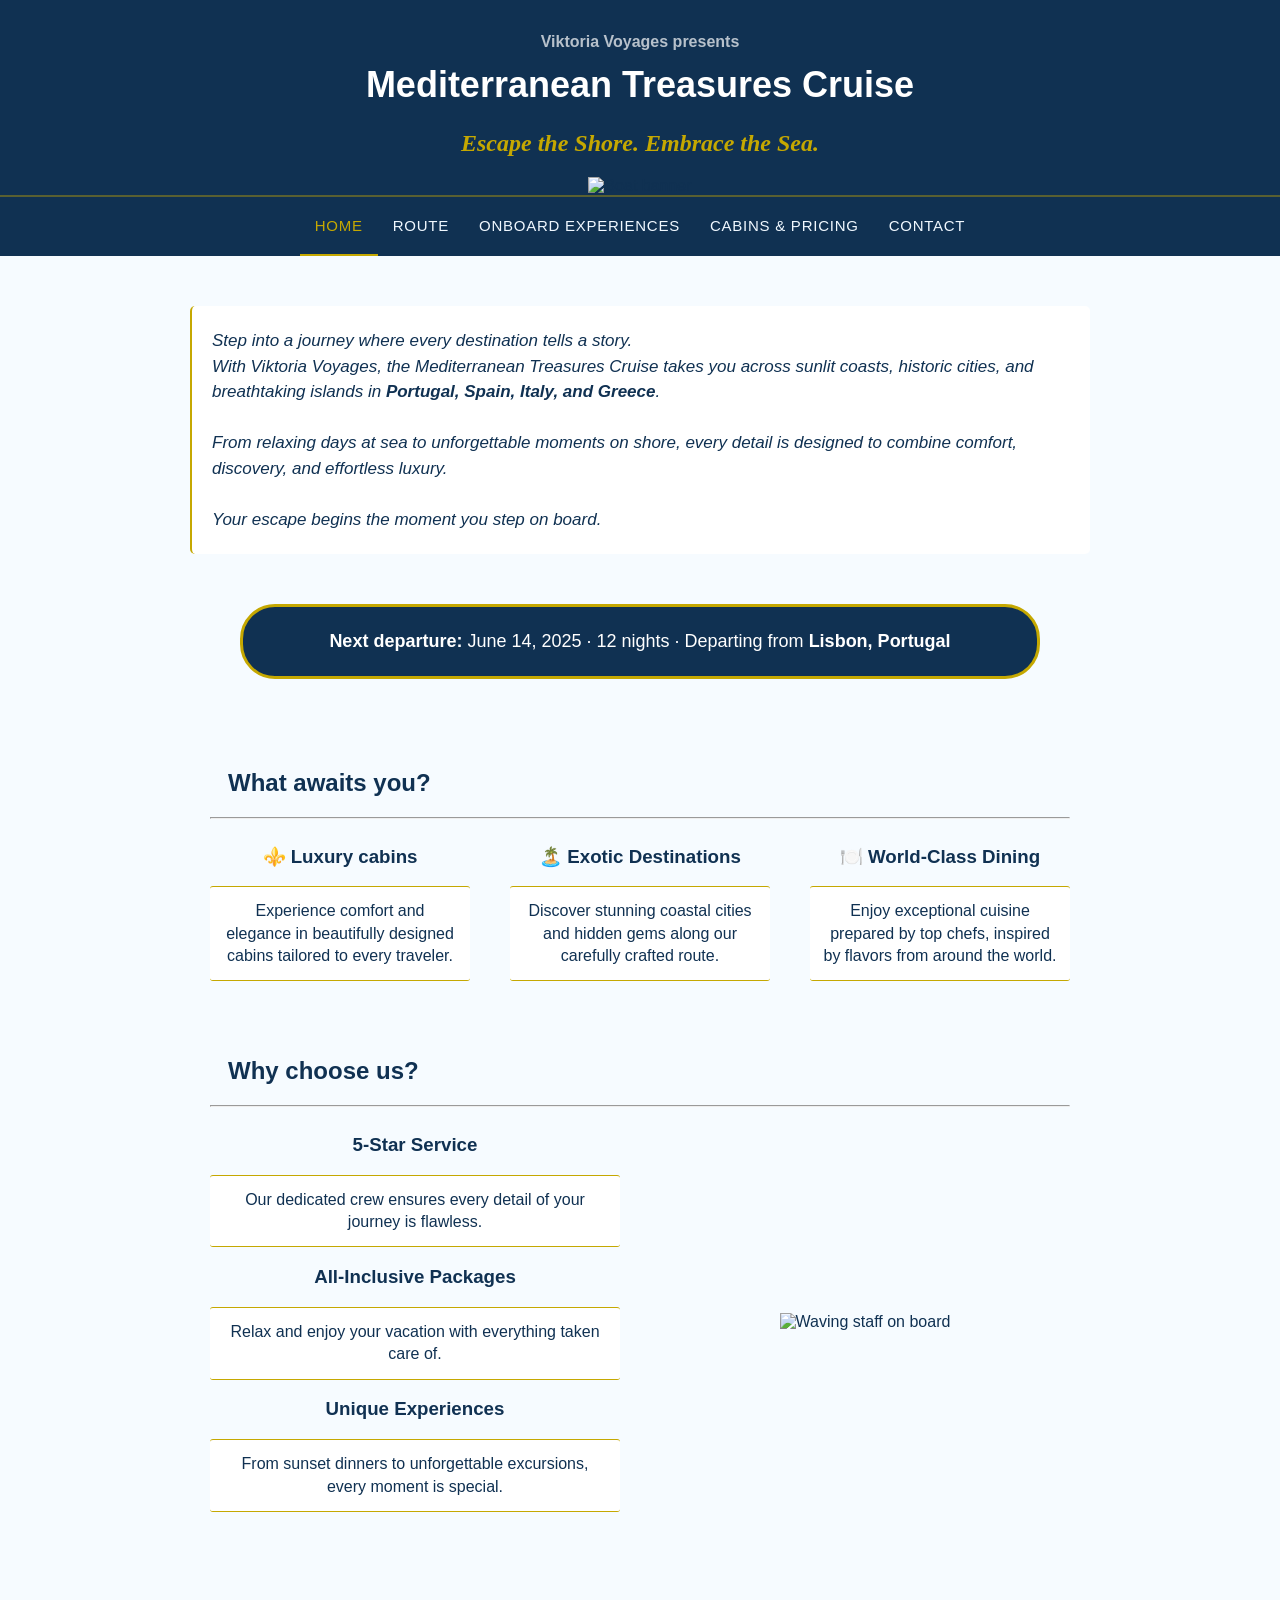
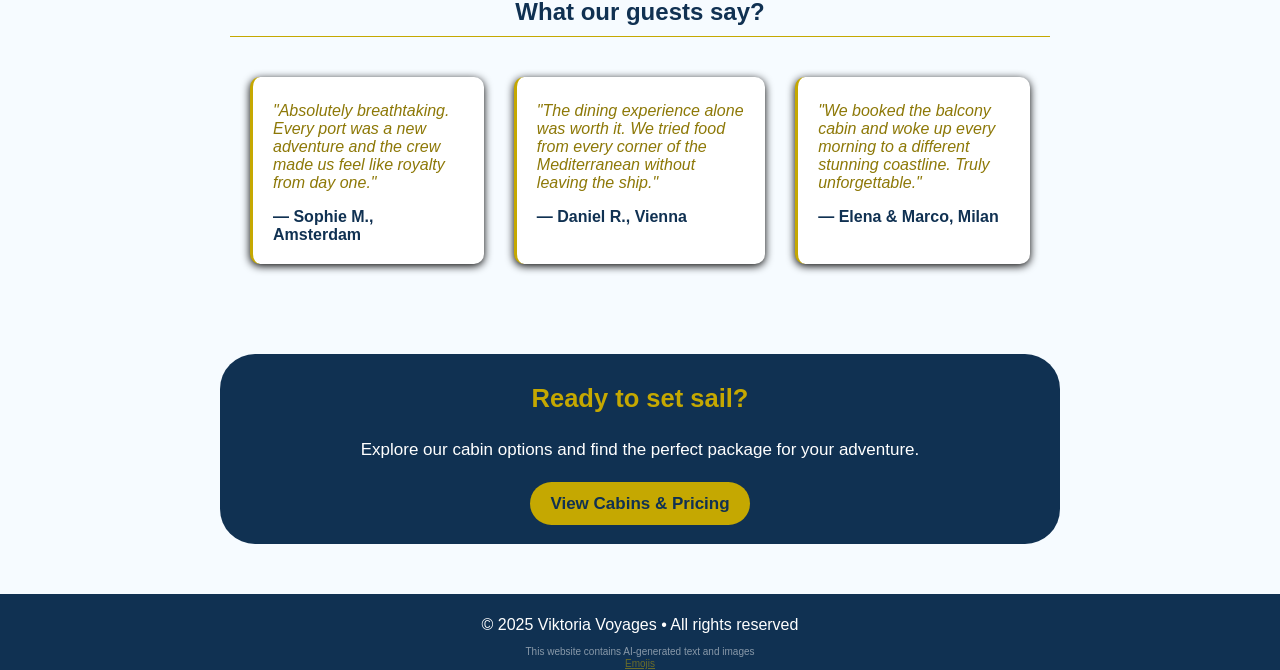
==== index.html @ 8601d2f0 "Add website files" ====
<!DOCTYPE html>  
<html lang="en-US">
    <head>
        <title>Homepage - Viktoria Voyages</title>
        <meta charset="UTF-8">
        <meta name="viewport" content="width=device-width, initial-scale=1.0">
        <link rel="stylesheet" href="theme.css">
    </head>
    <body>
        
        <header id="home-header">
            
            <h3>Viktoria Voyages presents</h3>
            <h1>Mediterranean Treasures Cruise</h1>
            <h2>Escape the Shore. Embrace the Sea.</h2>
            <img src="media/boat.jpg" alt="Boat banner">
        </header>
        

        <nav>
            <ul>
                <li><a href="index.html" class="active">Home</a></li>
                <li><a href="route.html">Route</a></li>
                <li><a href="experiences.html">Onboard Experiences</a></li>
                <li><a href="pricing.html">Cabins & Pricing</a></li>
                <li><a href="contact.html">Contact</a></li>
            </ul>
        </nav>

        <main>
            <!-- INTRO -->
            <div class="intro">
                <p>Step into a journey where every destination tells a story. <br>
                With Viktoria Voyages, the Mediterranean Treasures Cruise takes you across sunlit coasts, historic cities, and breathtaking islands in 
                <strong>Portugal, Spain, Italy, and Greece</strong>.
                <br><br>
                From relaxing days at sea to unforgettable moments on shore, every detail is designed to combine comfort, discovery, and effortless luxury.
                <br><br>
                Your escape begins the moment you step on board.</p>
            </div>

            <!-- DEPARTURE NOTICE -->
            <div class="departure">
                <p><strong>Next departure:</strong> June 14, 2025  ·  12 nights  ·  Departing from <strong>Lisbon, Portugal</strong></p>
            </div>
            
        
            <div class="section">
                <h2 class="section-title">What awaits you?</h2>
                <hr>
                <div class="section-grid">
                    <div class="section-card">
                        <h3><span aria-hidden="true">⚜️</span> Luxury cabins</h3>
                        <p>Experience comfort and elegance in beautifully designed cabins tailored to every traveler.</p>
                    </div>
                    <div class="section-card">
                        <h3><span aria-hidden="true">🏝️</span> Exotic Destinations</h3>
                        <p>Discover stunning coastal cities and hidden gems along our carefully crafted route.</p>
                    </div>
                    <div class="section-card">
                        <h3><span aria-hidden="true">🍽️</span> World-Class Dining</h3>
                        <p>Enjoy exceptional cuisine prepared by top chefs, inspired by flavors from around the world.</p> 
                    </div>
                </div>
            </div>

            <!-- INFO FLEXBOXES -->
            <div class="section">
                <h2 class="section-title">Why choose us?</h2>
                <hr>
                <div class="section-grid">
                    <div class="section-card">
                        <h3>5-Star Service</h3>
                        <p>Our dedicated crew ensures every detail of your journey is flawless.</p>
                    
                        <h3>All-Inclusive Packages</h3>
                    <p>Relax and enjoy your vacation with everything taken care of.</p>
                    
                         <h3>Unique Experiences</h3>
                    <p>From sunset dinners to unforgettable excursions, every moment is special.</p>
                    </div>
                    <div class="section-card">
                        <img src="media/onboard.jpg" alt="Waving staff on board">
                    </div>
                </div>
            </div>
            

            <!-- TESTIMONIALS -->
            <div class="testimonials">
                <h2>What our guests say?</h2>
                <div class="testimonial-grid">
                    <div class="testimonial-card">
                        <p>"Absolutely breathtaking. Every port was a new adventure and the crew made us feel like royalty from day one."</p>
                        <span class="author">— Sophie M., Amsterdam</span>
                    </div>
                    <div class="testimonial-card">
                        <p>"The dining experience alone was worth it. We tried food from every corner of the Mediterranean without leaving the ship."</p>
                        <span class="author">— Daniel R., Vienna</span>
                    </div>
                    <div class="testimonial-card">
                        <p>"We booked the balcony cabin and woke up every morning to a different stunning coastline. Truly unforgettable."</p>
                        <span class="author">— Elena & Marco, Milan</span>
                    </div>
                </div>
            </div>

            <!-- CALL TO ACTION BANNER -->
            
            <div class="cta">
                <h2>Ready to set sail?</h2>
                <p>Explore our cabin options and find the perfect package for your adventure.</p>
                <a href="pricing.html">View Cabins & Pricing</a>
            </div>
            
        </main>

        <footer>
            <p>&copy; 2025 Viktoria Voyages • All rights reserved</p>
            <div class="sources">
                <p>This website contains AI-generated text and images</p>
                <a href="https://emojidb.org/">Emojis</a>
            </div>
           
        </footer>

    </body>
</html>
---- theme.css ----
body {
    background-color: rgb(246, 251, 255);
    font-family: Arial, sans-serif;
    color: #103152;
    margin: 0;
    padding: 0;
}

/* HOME PAGE HEADER*/
#home-header {
    text-align: center;
    background-color: #103152;
    padding: 20px;
    padding-bottom: 0;
}
#home-header img{
    width: 100%;
}

#home-header h1 {
    color: white;
    font-size: 36px;
    margin-top: 13px;
}

#home-header h3 {
    color: rgba(255, 255, 255, 0.7);
    font-size: 16px;
    margin-top: 13px;
    margin-bottom: 0;
}

#home-header h2 {
    color: #C5A801;
    font-style: italic;
    font-family: Georgia, 'Times New Roman', Times, serif;
}

/* ALL OTHER PAGES HEADER */
.other-header {
    height: 150px;
    background-image: 
        linear-gradient(rgba(0, 50, 100, 0.5), rgba(0, 50, 100, 0.5)),
        url("media/header banner.jpg");
    background-size: cover;
    background-position: center;
    background-repeat: no-repeat;
    color: white;
    text-align: center;
    padding-top: 50px;
}

.other-header h1 {
    font-size: 35px;
    color: white;
    margin-bottom: 6px;
}

.other-header h2 {
    font-size: 20px;
    color: #C5A801;
    font-weight: normal;
    font-style: italic;
    font-family: Georgia, 'Times New Roman', Times, serif;
}

nav {
    background-color: #103152;
    border-top: 2px solid rgba(197, 168, 1, 0.4);
    position: sticky;
    top: 0;
}

nav ul {
    list-style: none;
    display: flex;  
    margin: 0;
    padding: 0 20px;
    justify-content: center;
}

nav ul li a{
    display: block;  /* makes the whole padding area clickable, not just the text */
    color: aliceblue;
    text-decoration: none; /* no underline */
    padding: 20px 15px;  
    font-size: 15px;
    text-transform: uppercase;
    letter-spacing: 0.05em;
}

nav ul li a:hover{
    color: #C5A801;
}

nav ul li a.active {
    color: #C5A801;
    border-bottom: 2px solid #C5A801;
}

main {
    max-width: 900px;
    margin: 0 auto;
    padding: 20px;
}
main img {
    width: 100%;
}
footer {
    background-color: #103152;
    color: white;
    text-align: center;
    padding: 5px;
    line-height: 20px;
}
footer a{
    color: #C5A801;
}
.sources {
    opacity: 0.5;
    font-size: 10px;
    line-height:2px;
}

/* HOME */

.intro {
    padding: 5px 20px;
    margin: 30px 0;
    border-left: 2px solid #C5A801;
    font-size: 17px;
    line-height: 1.5;
    background-color: white;
    border-radius: 5px;
    font-style: italic;
    font-family: 'Trebuchet MS', sans-serif;
}

.departure {
    padding: 6px 20px;
    margin: 50px;
    font-size: 18px;
    background-color: #103152;
    color: white;
    border: 3px solid #C5A801;
    border-radius: 35px;
    text-align: center;
}
.section {
    padding: 20px;
}
.section h2 {
    padding-left: 18px;
}
.section-grid{
    display: flex;
    gap: 40px;
    align-items: center;
}
@media screen and (max-width: 700px) {
    .section-grid {
    flex-direction: column;
    } 
}
.section-card {
    text-align: center;
    flex: 1;

}
.section-card p {
    border-top: 1.5px solid #C5A801;
    border-bottom: 1.5px solid #C5A801;
    border-radius: 3px;;
    padding: 13px;;
    background-color: white;
    line-height: 1.4;
}
.testimonials h2 {
    text-align: center;
    margin: 10px;
    padding: 10px;
    border-bottom: 1px solid #C5A801;
}
.testimonials {
    padding: 30px;
}
.testimonial-grid {
    display: flex;
    gap: 30px;
    padding: 30px;
}
@media screen and (max-width: 700px) {
    .testimonial-grid {
    flex-direction: column;
    } 
}
.testimonial-card {
    background-color: white;
    padding: 20px;
    border-left: 3px solid #C5A801;
    border-radius: 10px;
    box-shadow: 0 2px 8px black;
}
.testimonial-card p {
    font-style: italic;
    margin-top: 5px;
    color: #8d7807;
}
.author {
    font-weight: bold;
}
.cta {
    background-color: #103152;
    color: white;
    text-align: center;
    padding: 30px;
    font-size: 17px;
    border-radius: 35px;
    margin: 30px;
}
.cta h2 {
    margin: 0;
    padding-bottom: 10px;
    color: #C5A801
 }
 .cta p {
    padding-bottom: 17px;
 }
.cta a {
    background-color: #C5A801;
    color: #103152;
    font-weight: bold;
    border-radius: 90px;
    padding:12px 20px;
    text-decoration: none;
 }
 .cta a:hover {
    background-color: white;
    padding: 11.5px 19px;
 }
 
/* ROUTE */

.general img{
    height: 400px;
    width: 100%;
    object-fit: contain;
    margin: 20px auto;
}
.general{
    text-align: center;
    font-size: 18px;
}
 .info {
    display: flex;
    justify-content: space-around;
    padding: 25px;
    gap: 15px;
 }
 .item {
    text-align: center;
    flex: 1;
    background-color: white;
    padding: 20px;
    border-radius: 20px;
    box-shadow: 0 2px 5px rgba(0,0,0,0.2);
 }
@media screen and (max-width: 700px) {
.info {
flex-direction: column;
} 
}
 .item p {
    margin-top: 0;
    font-size: 17px;
    background-color: #fcfaee;
    border-radius: 40px;
 }
 .item strong {
    color: #C5A801;
    font-size: 18px;
 }

 .stop-card {
    margin-bottom: 40px;
    padding-bottom: 35px;
    border-bottom: 1px solid #7096bd;
}

.stop-number {
    background-color: #103152;
    color: white;
    font-size: 24px;
    font-weight: bold;
    width: 45px;
    height: 45px;
    border-radius: 50%;
    display: flex;   /* for alignment in order to use the next two and put num in middle*/
    align-items: center;
    justify-content: center;
}
.stop-card img {
    width: 100%;
    height: 270px;
    object-fit: cover;
    border-radius: 8px;
}
.stops h2 {
    text-align: center;
    padding-bottom: 15px;
    border-bottom: 1px solid #7096bd;
}


/* EXPERIENCES  */
 .experience-section {
    margin: 40px 0;
}
.row {
    display: flex;
    gap: 20px;
}
.column {
    flex-basis: 33.33%;
    background-color: white;
    box-shadow: 0 2px 5px rgba(0,0,0,0.2);
    border-radius: 8px;
    padding: 15px;
}
.column img {
    height: 200px;
    width: 100%;
    object-fit: cover;
    border-radius: 5px;
}
.column h3 {
    text-align: center;
}
.experience-section h2 {
    text-align: center;
    background-color: white;
    padding: 20px;
    border: 1px solid #C5A801;
    border-radius: 10px;
    margin: 23px 0;
}
@media screen and (max-width: 700px) {
    .row {
        flex-direction: column;
    }
}

/* PRICING */
.cabin-row {
    display: flex;
    align-items: center;
    margin: 40px;
    padding-bottom: 40px;
    border-bottom: 1px solid #d0dce8;
    gap: 50px;
}
.cabin-column {
    flex-basis: 50%;
}
.cabin-column h2 {
font-size: 22px;
color: #0A2540;
margin-bottom: 8px;
}

.cabin-column .price {
    font-size: 28px;
    font-weight: bold;
    color: #C5A801;         
    margin-bottom: 14px;
}

.cabin-column .price span {
    font-size: 15px;
    color: #888;
    font-weight: normal;
}
.cabin-column .check-list p{
    margin: 8px;
    font-size: 14px;
    color: #888;
    border-bottom: 1px solid #dadada;
    padding-bottom: 6px;
}
.cabin-column span {
    color: #C5A801;
}
.cabin-column > img {
width: 100%;
height: 250px;
border: 2px solid #7aafd4;
border-radius: 10px;
object-fit: cover;
}
@media screen and (max-width: 700px) {
    .cabin-row {
        flex-direction: column;
    }
}
.offer {
    box-shadow: 5px 5px 5px rgba(0,0,0,0.2);
    border-radius: 5px;
    padding: 20px;
    text-align: center;
    border:1px dashed #C5A801;
    margin: 50px;
}
.offer h2{
    color: #C5A801;
}
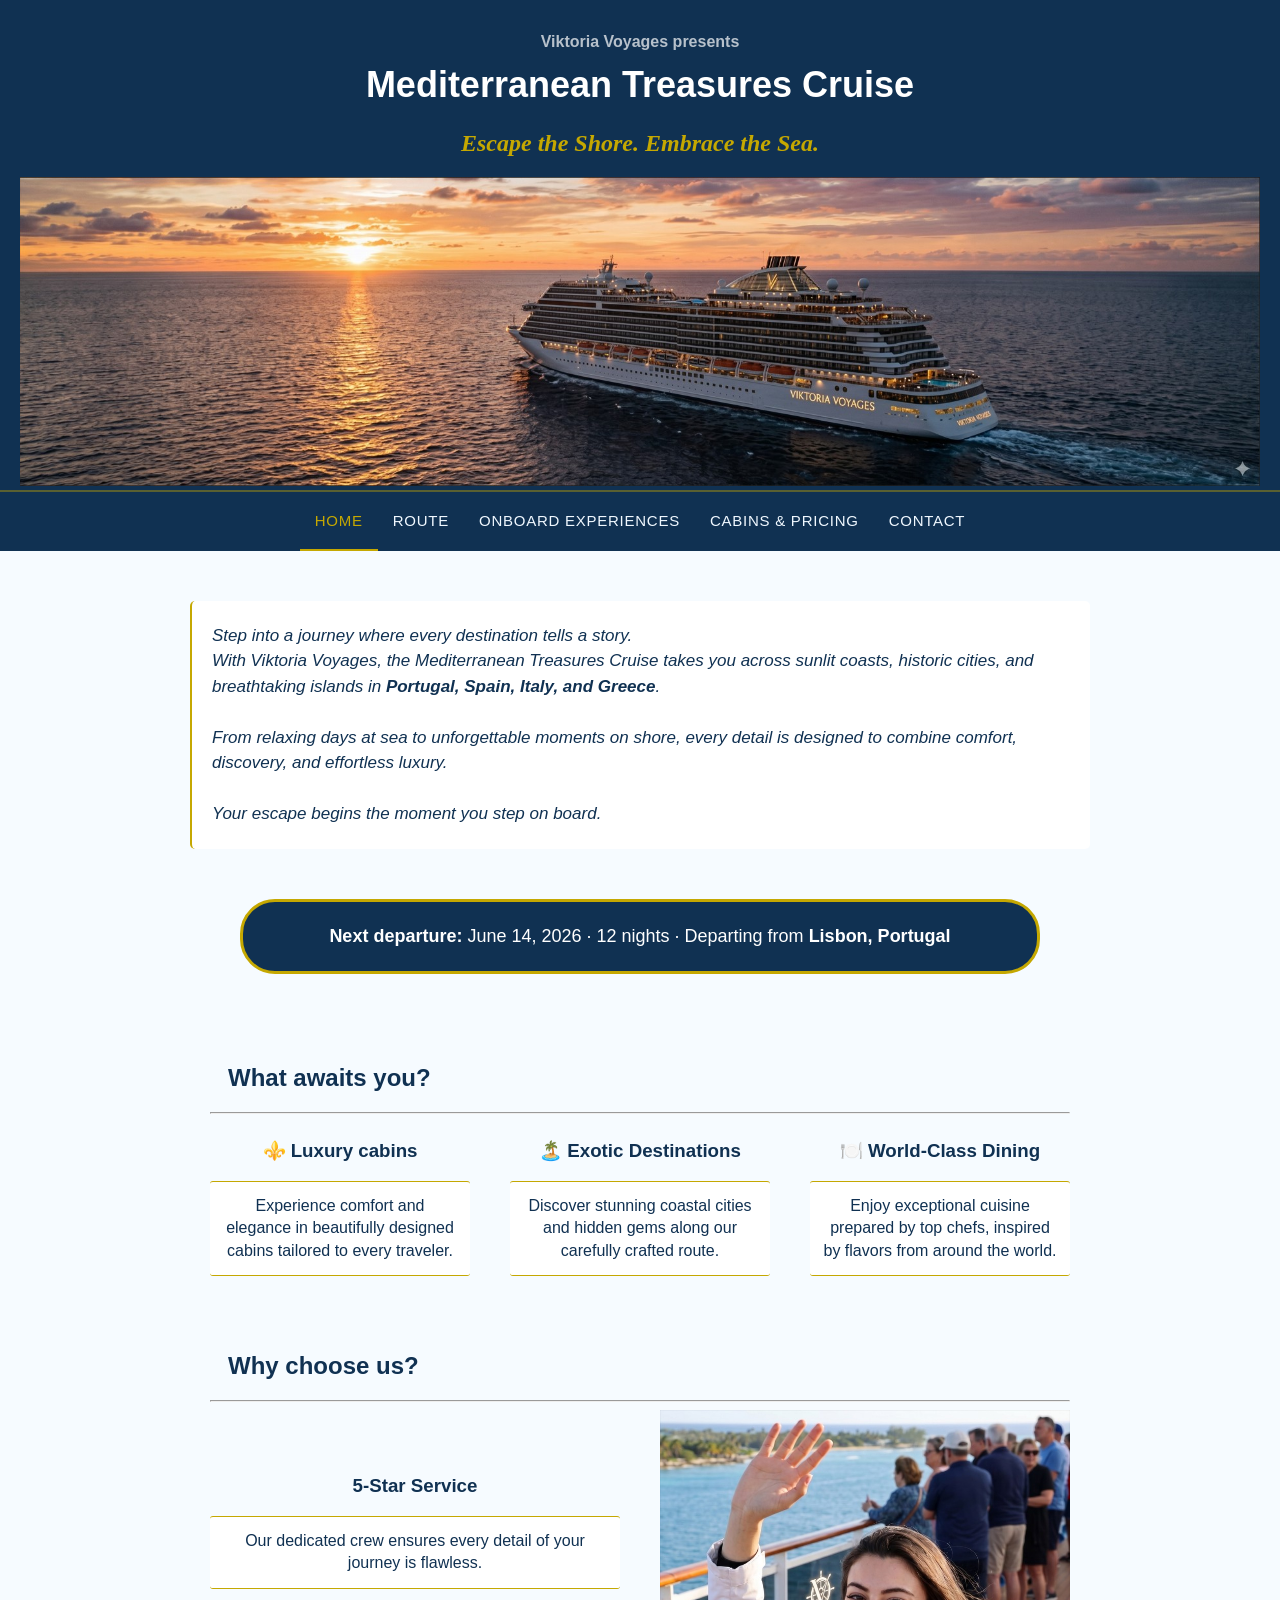
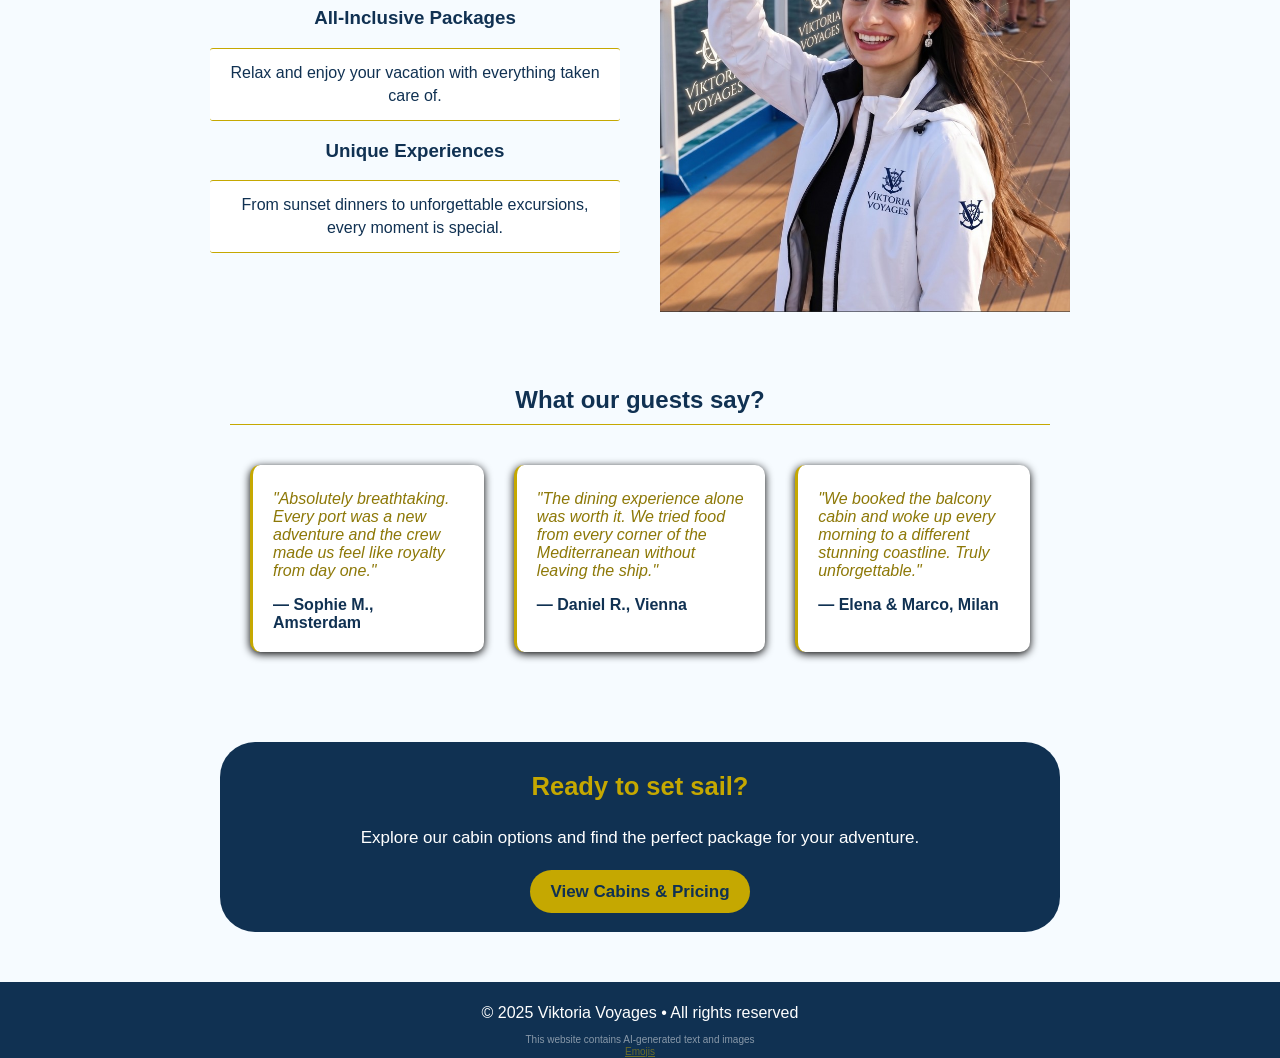
==== commit 5996ff2f: "Fix typo" ====
--- a/index.html
+++ b/index.html
@@ -41,7 +41,7 @@
 
             <!-- DEPARTURE NOTICE -->
             <div class="departure">
-                <p><strong>Next departure:</strong> June 14, 2025  ·  12 nights  ·  Departing from <strong>Lisbon, Portugal</strong></p>
+                <p><strong>Next departure:</strong> June 14, 2026  ·  12 nights  ·  Departing from <strong>Lisbon, Portugal</strong></p>
             </div>
             
         
@@ -125,4 +125,4 @@
         </footer>
 
     </body>
-</html>+</html>
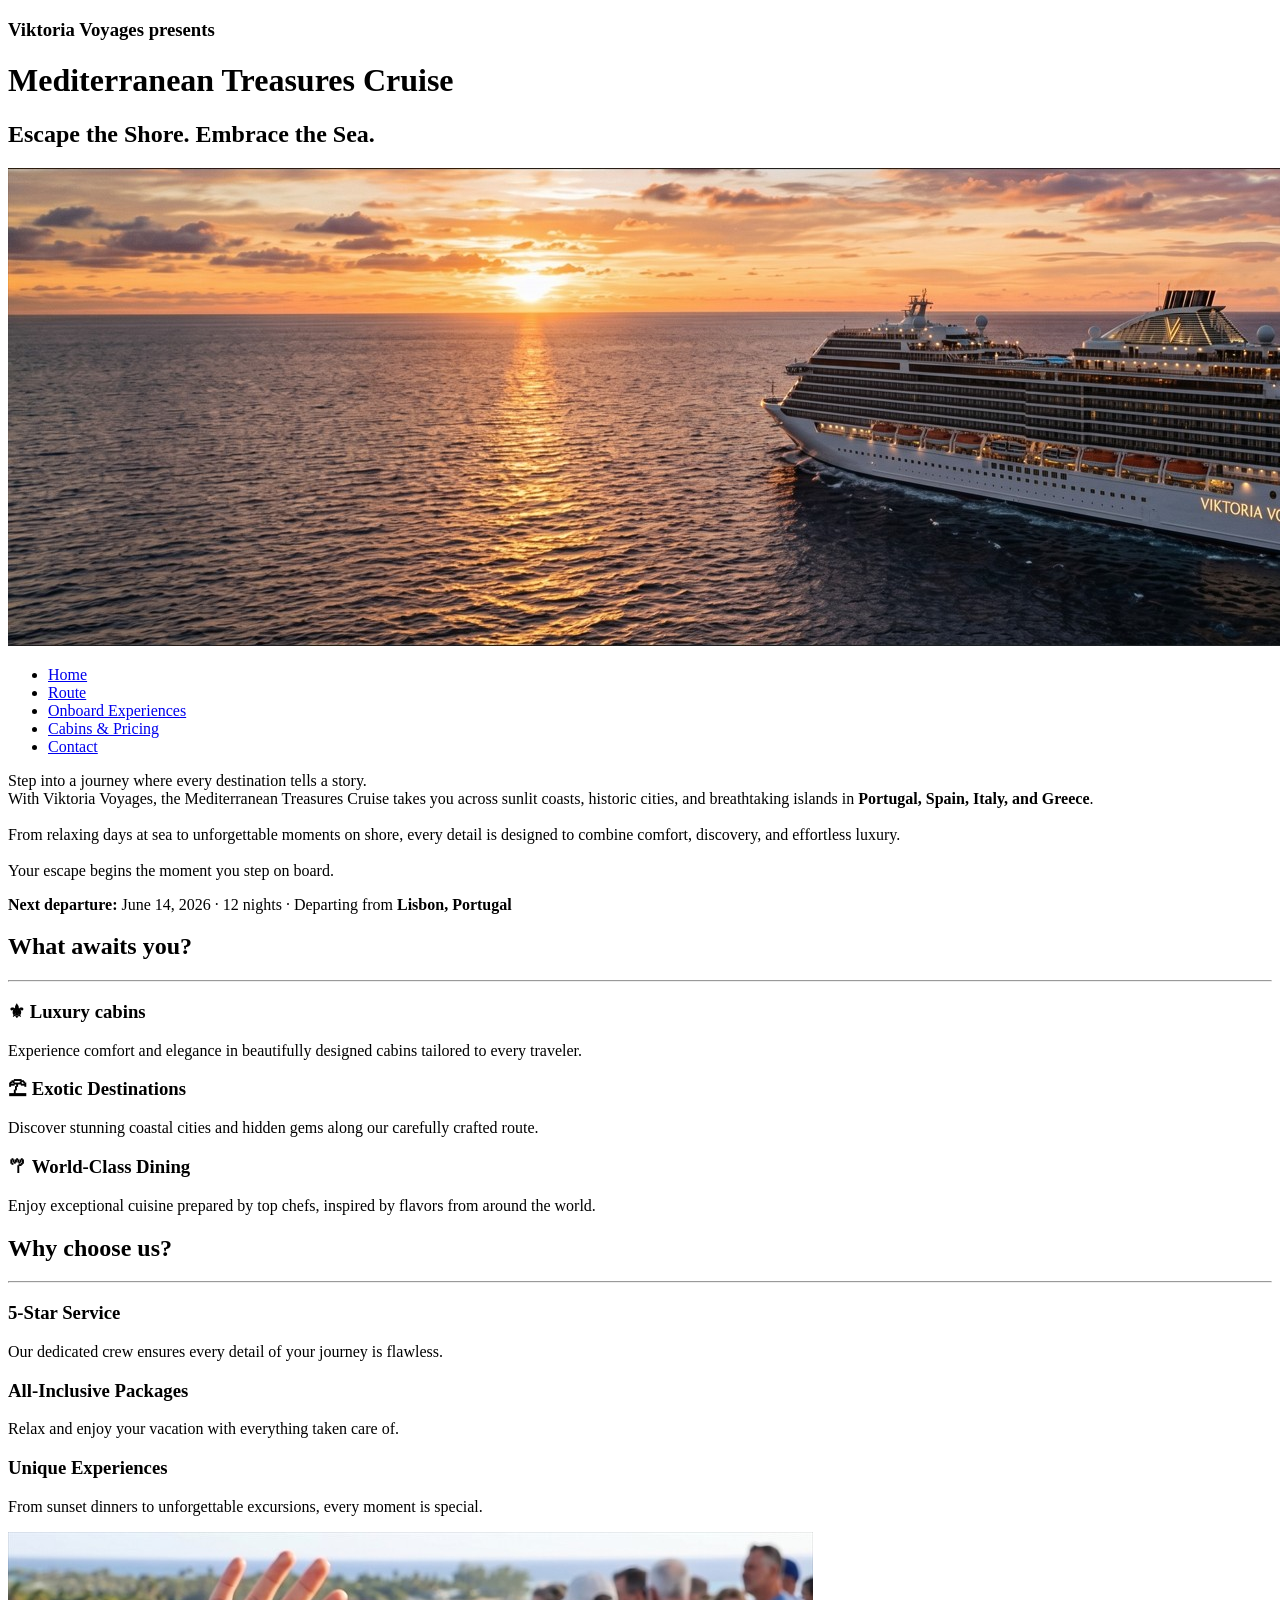
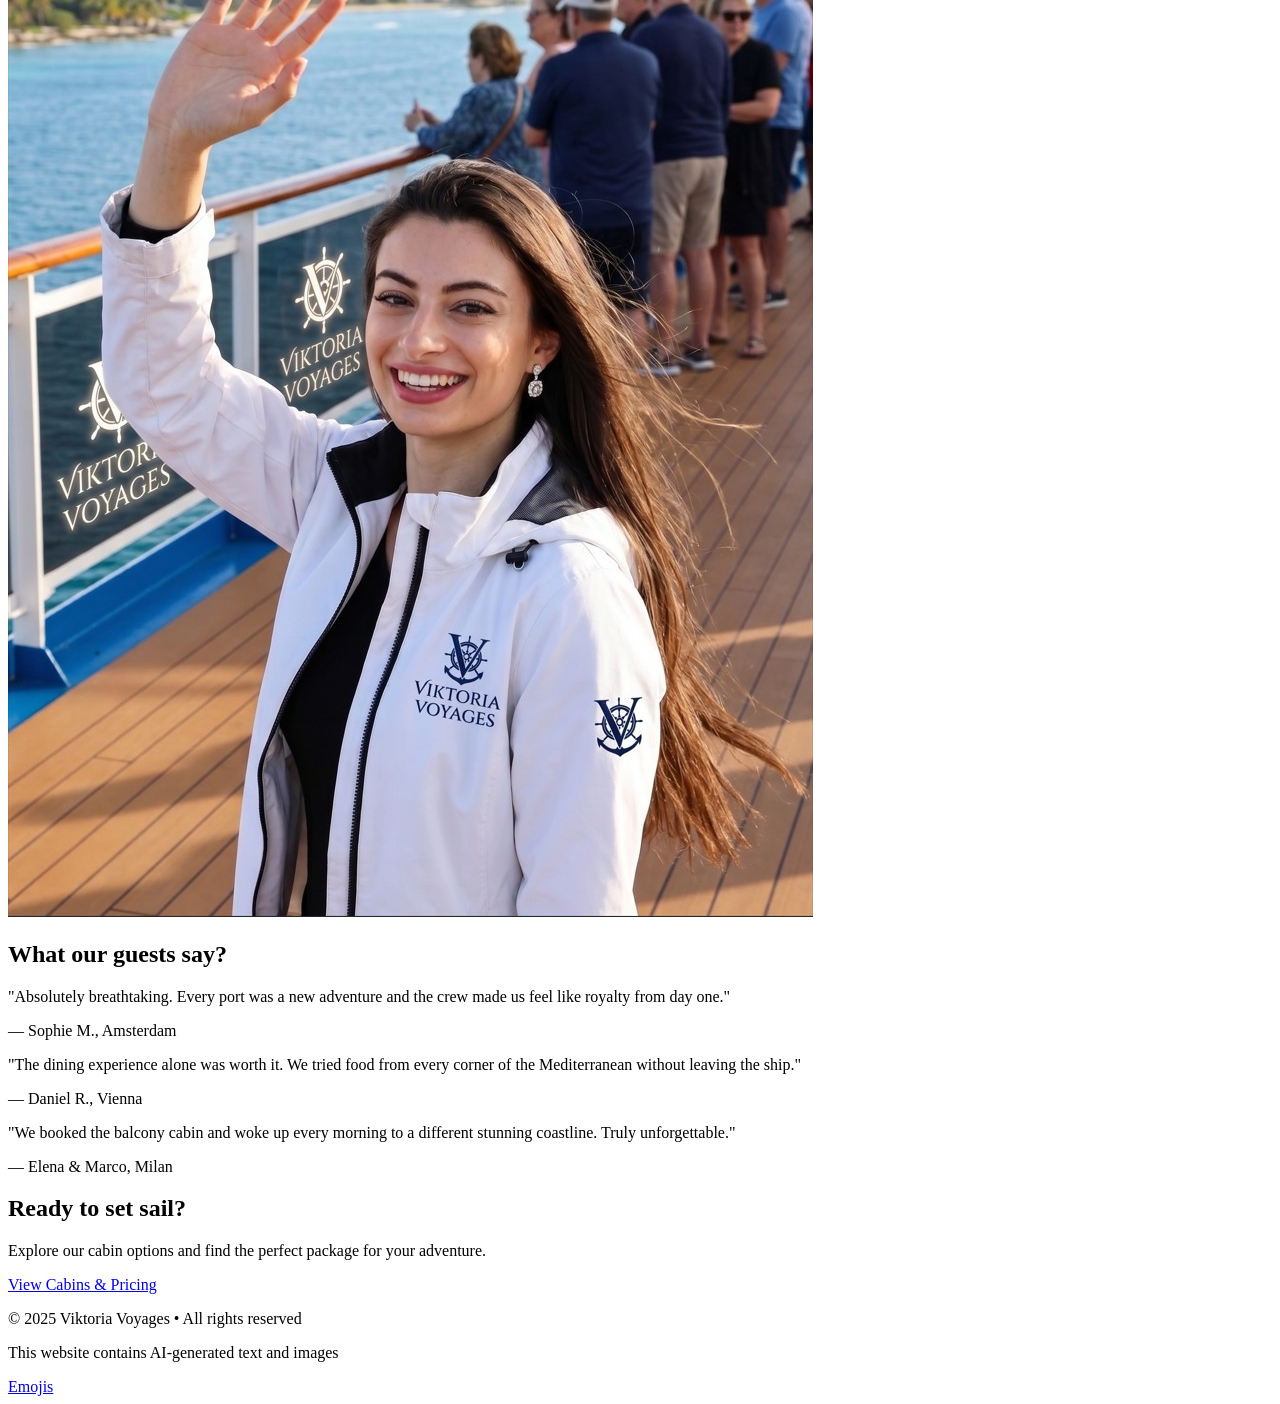
==== commit fe1b3993: "Add HTML files" ====
--- a/index.html
+++ b/index.html
@@ -4,7 +4,7 @@
         <title>Homepage - Viktoria Voyages</title>
         <meta charset="UTF-8">
         <meta name="viewport" content="width=device-width, initial-scale=1.0">
-        <link rel="stylesheet" href="theme.css">
+        <link rel="stylesheet" href="css/theme.css">
     </head>
     <body>
         
@@ -50,15 +50,15 @@
                 <hr>
                 <div class="section-grid">
                     <div class="section-card">
-                        <h3><span aria-hidden="true">⚜️</span> Luxury cabins</h3>
+                        <h3><span aria-hidden="true">⚜</span> Luxury cabins</h3>
                         <p>Experience comfort and elegance in beautifully designed cabins tailored to every traveler.</p>
                     </div>
                     <div class="section-card">
-                        <h3><span aria-hidden="true">🏝️</span> Exotic Destinations</h3>
+                        <h3><span aria-hidden="true">⛱</span> Exotic Destinations</h3>
                         <p>Discover stunning coastal cities and hidden gems along our carefully crafted route.</p>
                     </div>
-                    <div class="section-card">
-                        <h3><span aria-hidden="true">🍽️</span> World-Class Dining</h3>
+                    <div class="section-card"> 
+                        <h3><span aria-hidden="true">𐂐</span> World-Class Dining</h3>
                         <p>Enjoy exceptional cuisine prepared by top chefs, inspired by flavors from around the world.</p> 
                     </div>
                 </div>
@@ -74,10 +74,10 @@
                         <p>Our dedicated crew ensures every detail of your journey is flawless.</p>
                     
                         <h3>All-Inclusive Packages</h3>
-                    <p>Relax and enjoy your vacation with everything taken care of.</p>
+                        <p>Relax and enjoy your vacation with everything taken care of.</p>
                     
                          <h3>Unique Experiences</h3>
-                    <p>From sunset dinners to unforgettable excursions, every moment is special.</p>
+                        <p>From sunset dinners to unforgettable excursions, every moment is special.</p>
                     </div>
                     <div class="section-card">
                         <img src="media/onboard.jpg" alt="Waving staff on board">
@@ -125,4 +125,4 @@
         </footer>
 
     </body>
-</html>
+</html>
